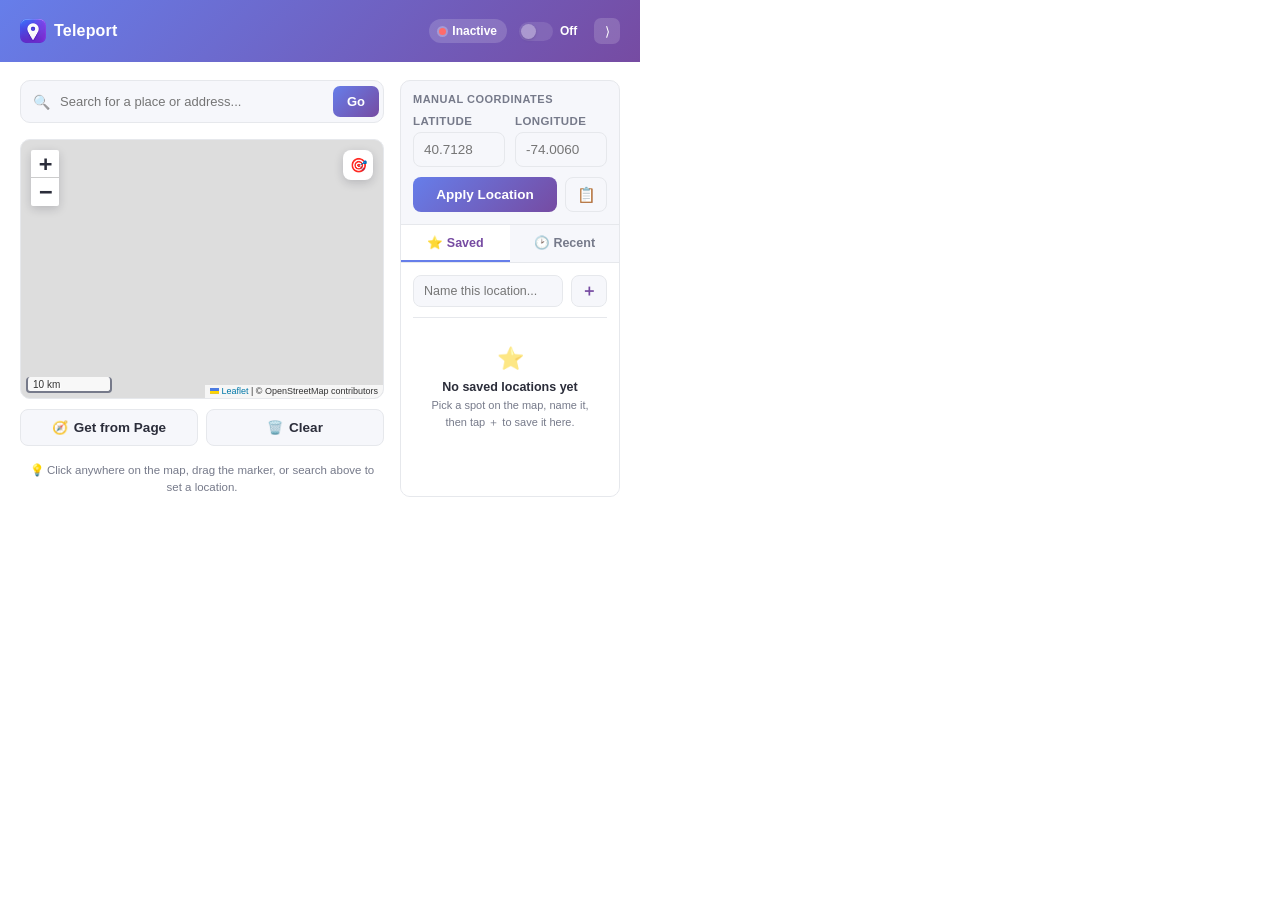
==== demo/popup.html @ 39f3a23e "Initial commit: Teleport Prank website" ====
<!DOCTYPE html>
<html lang="en">
<head>
  <meta charset="UTF-8">
  <meta name="viewport" content="width=device-width, initial-scale=1.0">
  <title>Teleport</title>
  <link rel="stylesheet" href="styles.css">
</head>
<body>
  <div class="container">
    <header class="app-header">
      <div class="app-title">
        <img class="app-icon" src="icon48.png" width="26" height="26" alt="">
        <h1>Teleport</h1>
      </div>
      <div class="header-controls">
        <div id="status" class="status-pill inactive">
          <span class="status-dot"></span>
          <span id="statusText">Inactive</span>
        </div>
        <label class="power-toggle" title="Turn override on/off">
          <input type="checkbox" id="activeToggle">
          <span class="power-toggle-track"><span class="power-toggle-thumb"></span></span>
          <span class="power-toggle-label" id="powerToggleLabel">Off</span>
        </label>
        <button type="button" id="toggleSidebar" class="sidebar-toggle-btn" title="Show/hide saved locations panel" aria-label="Toggle sidebar">⟩</button>
      </div>
    </header>

    <div class="content">
      <main class="main-column">
        <section class="search-section">
          <div class="search-bar">
            <span class="search-icon">🔍</span>
            <input type="text" id="locationSearch" placeholder="Search for a place or address..." autocomplete="off">
            <button type="button" id="searchButton" class="btn-icon" title="Search" aria-label="Search">Go</button>
          </div>
          <div id="searchResults" class="search-results"></div>
        </section>

        <section class="map-section">
          <div id="map" class="map-container"></div>
          <div class="map-controls">
            <button id="useCurrentLocation" class="btn btn-secondary" title="Try to get location from the current webpage (requires permission)">
              <span class="btn-emoji">🧭</span> Get from Page
            </button>
            <button id="clearLocation" class="btn btn-secondary">
              <span class="btn-emoji">🗑️</span> Clear
            </button>
          </div>
        </section>

        <p class="info-text">💡 Click anywhere on the map, drag the marker, or search above to set a location.</p>
      </main>

      <aside class="sidebar" id="sidebar">
        <section class="coordinates-section">
          <h2 class="sidebar-heading">Manual Coordinates</h2>
          <div class="coords-grid">
            <div class="input-group">
              <label for="latitude">Latitude</label>
              <input type="number" id="latitude" step="any" placeholder="40.7128">
            </div>
            <div class="input-group">
              <label for="longitude">Longitude</label>
              <input type="number" id="longitude" step="any" placeholder="-74.0060">
            </div>
          </div>
          <div class="coord-actions">
            <button type="button" id="applyLocation" class="btn btn-primary">Apply Location</button>
            <button type="button" id="copyCoords" class="btn-icon-square" title="Copy coordinates" aria-label="Copy coordinates">📋</button>
          </div>
        </section>

        <div class="tabs" role="tablist">
          <button type="button" class="tab-btn active" data-tab="saved" role="tab">⭐ Saved</button>
          <button type="button" class="tab-btn" data-tab="recent" role="tab">🕑 Recent</button>
        </div>

        <div id="savedPanel" class="tab-panel active">
          <div class="save-current-row">
            <input type="text" id="saveLocationName" placeholder="Name this location..." maxlength="40">
            <button type="button" id="saveCurrentLocation" class="btn-icon-square" title="Save current location" aria-label="Save current location">＋</button>
          </div>
          <div class="list-filter-row">
            <span class="list-filter-icon">🔎</span>
            <input type="text" id="savedFilter" class="list-filter-input" placeholder="Filter saved locations...">
          </div>
          <ul id="savedList" class="location-list"></ul>
        </div>

        <div id="recentPanel" class="tab-panel">
          <ul id="recentList" class="location-list"></ul>
        </div>
      </aside>
    </div>
  </div>

  <div id="toastContainer" class="toast-container"></div>

  <link rel="stylesheet" href="leaflet.css" />
  <script src="leaflet.js"></script>
  <script src="demo-shim.js"></script>
  <script src="popup.js"></script>
</body>
</html>
---- demo/styles.css ----
* {
  margin: 0;
  padding: 0;
  box-sizing: border-box;
}

:root {
  --primary-start: #667eea;
  --primary-end: #764ba2;
  --border: #e6e8ec;
  --border-focus: #667eea;
  --text: #2b2d3a;
  --text-muted: #767a8a;
  --bg-muted: #f6f7fb;
  --success-bg: #e6f8ee;
  --success-text: #17864d;
  --success-border: #b9ecd0;
  --danger-bg: #fdeeee;
  --danger-text: #b3261e;
  --danger-border: #f6cccc;
  --radius: 10px;
}

body {
  font-family: -apple-system, BlinkMacSystemFont, 'Segoe UI', Roboto, Oxygen, Ubuntu, Cantarell, sans-serif;
  width: 640px;
  min-height: 500px;
  background: #ffffff;
  color: var(--text);
}

.container {
  display: flex;
  flex-direction: column;
  min-height: 500px;
}

.app-header {
  display: flex;
  align-items: center;
  justify-content: space-between;
  gap: 10px;
  padding: 18px 20px;
  background: linear-gradient(135deg, var(--primary-start) 0%, var(--primary-end) 100%);
  color: white;
}

.app-title {
  display: flex;
  align-items: center;
  gap: 8px;
}

.app-icon {
  display: block;
  width: 26px;
  height: 26px;
  border-radius: 6px;
}

.app-header h1 {
  font-size: 16px;
  font-weight: 600;
  letter-spacing: 0.2px;
}

.header-controls {
  display: flex;
  align-items: center;
  gap: 12px;
}

.power-toggle {
  display: flex;
  align-items: center;
  gap: 7px;
  cursor: pointer;
  user-select: none;
}

.power-toggle input {
  position: absolute;
  opacity: 0;
  width: 0;
  height: 0;
}

.power-toggle-track {
  position: relative;
  width: 34px;
  height: 19px;
  border-radius: 999px;
  background: rgba(255, 255, 255, 0.28);
  transition: background-color 0.2s;
  flex-shrink: 0;
}

.power-toggle-thumb {
  position: absolute;
  top: 2px;
  left: 2px;
  width: 15px;
  height: 15px;
  border-radius: 50%;
  background: white;
  box-shadow: 0 1px 3px rgba(0, 0, 0, 0.3);
  transition: transform 0.2s;
}

.power-toggle input:checked + .power-toggle-track {
  background: #3ddc84;
}

.power-toggle input:checked + .power-toggle-track .power-toggle-thumb {
  transform: translateX(15px);
}

.power-toggle input:disabled + .power-toggle-track {
  opacity: 0.4;
  cursor: not-allowed;
}

.power-toggle input:focus-visible + .power-toggle-track {
  outline: 2px solid white;
  outline-offset: 2px;
}

.power-toggle-label {
  font-size: 12px;
  font-weight: 600;
  min-width: 22px;
}

.status-pill {
  display: flex;
  align-items: center;
  gap: 6px;
  padding: 5px 10px;
  border-radius: 999px;
  font-size: 12px;
  font-weight: 600;
  background: rgba(255, 255, 255, 0.16);
  white-space: nowrap;
}

.status-dot {
  width: 7px;
  height: 7px;
  border-radius: 50%;
  background: #ff6b6b;
  box-shadow: 0 0 0 2px rgba(255, 255, 255, 0.25);
  transition: background-color 0.2s;
}

.status-pill.active .status-dot {
  background: #3ddc84;
}

.content {
  flex: 1;
  padding: 18px 20px 16px;
  display: flex;
  align-items: stretch;
}

.main-column {
  flex: 1;
  min-width: 0;
  display: flex;
  flex-direction: column;
  gap: 16px;
}

.sidebar {
  width: 220px;
  margin-left: 16px;
  flex-shrink: 0;
  background: var(--bg-muted);
  border: 1.5px solid var(--border);
  border-radius: var(--radius);
  overflow: hidden;
  display: flex;
  flex-direction: column;
  transition: width 0.22s ease, margin-left 0.22s ease, opacity 0.18s ease, border-color 0.22s ease;
}

.sidebar.collapsed {
  width: 0;
  margin-left: 0;
  opacity: 0;
  border-color: transparent;
  pointer-events: none;
}

.sidebar-toggle-btn {
  border: none;
  background: rgba(255, 255, 255, 0.16);
  color: white;
  width: 26px;
  height: 26px;
  border-radius: 7px;
  font-size: 13px;
  cursor: pointer;
  display: flex;
  align-items: center;
  justify-content: center;
  transition: background-color 0.15s, transform 0.22s;
  flex-shrink: 0;
}

.sidebar-toggle-btn:hover {
  background: rgba(255, 255, 255, 0.3);
}

.sidebar-toggle-btn.collapsed {
  transform: rotate(180deg);
}

.search-section {
  position: relative;
}

.search-bar {
  display: flex;
  align-items: center;
  gap: 6px;
  background: var(--bg-muted);
  border: 1.5px solid var(--border);
  border-radius: var(--radius);
  padding: 4px 4px 4px 12px;
  transition: border-color 0.2s, background-color 0.2s;
}

.search-bar:focus-within {
  border-color: var(--border-focus);
  background: white;
}

.search-icon {
  font-size: 14px;
  opacity: 0.6;
}

.search-bar input {
  flex: 1;
  border: none;
  background: transparent;
  padding: 9px 4px;
  font-size: 13px;
  color: var(--text);
  outline: none;
}

.btn-icon {
  flex-shrink: 0;
  border: none;
  border-radius: 7px;
  padding: 8px 14px;
  font-size: 13px;
  font-weight: 600;
  color: white;
  background: linear-gradient(135deg, var(--primary-start) 0%, var(--primary-end) 100%);
  cursor: pointer;
  transition: transform 0.15s, box-shadow 0.15s;
}

.btn-icon:hover {
  transform: translateY(-1px);
  box-shadow: 0 3px 10px rgba(102, 126, 234, 0.35);
}

.search-results {
  position: absolute;
  top: calc(100% + 6px);
  left: 0;
  right: 0;
  background: white;
  border: 1px solid var(--border);
  border-radius: var(--radius);
  max-height: 220px;
  overflow-y: auto;
  z-index: 1000;
  box-shadow: 0 10px 30px rgba(20, 20, 40, 0.14);
  display: none;
}

.search-results.visible {
  display: block;
  animation: fade-in 0.12s ease-out;
}

@keyframes fade-in {
  from { opacity: 0; transform: translateY(-4px); }
  to { opacity: 1; transform: translateY(0); }
}

.search-result-item {
  padding: 10px 12px;
  font-size: 12.5px;
  line-height: 1.4;
  cursor: pointer;
  border-bottom: 1px solid #f0f1f5;
  color: var(--text);
}

.search-result-item:last-child {
  border-bottom: none;
}

.search-result-item:hover {
  background-color: var(--bg-muted);
}

.search-result-empty {
  padding: 14px 12px;
  font-size: 12.5px;
  color: var(--text-muted);
  text-align: center;
}

.map-section {
  display: flex;
  flex-direction: column;
  gap: 10px;
}

.map-container {
  width: 100%;
  height: 260px;
  border-radius: var(--radius);
  overflow: hidden;
  border: 1.5px solid var(--border);
}

.map-controls {
  display: flex;
  gap: 8px;
}

.coordinates-section {
  display: flex;
  flex-direction: column;
  gap: 10px;
  padding: 12px;
  border-bottom: 1.5px solid var(--border);
}

.sidebar-heading {
  font-size: 11px;
  font-weight: 700;
  text-transform: uppercase;
  letter-spacing: 0.5px;
  color: var(--text-muted);
}

.coords-grid {
  display: grid;
  grid-template-columns: 1fr 1fr;
  gap: 10px;
}

.input-group label {
  display: block;
  margin-bottom: 5px;
  font-weight: 600;
  color: var(--text-muted);
  font-size: 11.5px;
  text-transform: uppercase;
  letter-spacing: 0.4px;
}

.input-group input {
  width: 100%;
  padding: 9px 10px;
  border: 1.5px solid var(--border);
  border-radius: 8px;
  font-size: 13.5px;
  color: var(--text);
  background: var(--bg-muted);
  transition: border-color 0.2s, background-color 0.2s;
}

.input-group input:focus {
  outline: none;
  border-color: var(--border-focus);
  background: white;
}

.coord-actions {
  display: flex;
  gap: 8px;
}

.coord-actions .btn {
  flex: 1;
}

.btn-icon-square {
  flex-shrink: 0;
  width: 42px;
  border: 1.5px solid var(--border);
  border-radius: 8px;
  background: var(--bg-muted);
  font-size: 15px;
  cursor: pointer;
  transition: transform 0.15s, background-color 0.15s, border-color 0.15s;
}

.btn-icon-square:hover {
  background-color: #eceefa;
  border-color: #d6d9ea;
  transform: translateY(-1px);
}

.btn {
  padding: 10px 16px;
  border: none;
  border-radius: 8px;
  font-size: 13.5px;
  font-weight: 600;
  cursor: pointer;
  transition: transform 0.15s, box-shadow 0.15s, background-color 0.15s;
  width: 100%;
  display: flex;
  align-items: center;
  justify-content: center;
  gap: 6px;
}

.btn-emoji {
  font-size: 13px;
}

.btn-primary {
  background: linear-gradient(135deg, var(--primary-start) 0%, var(--primary-end) 100%);
  color: white;
}

.btn-primary:hover {
  transform: translateY(-1px);
  box-shadow: 0 6px 16px rgba(102, 126, 234, 0.35);
}

.btn-secondary {
  background-color: var(--bg-muted);
  color: var(--text);
  border: 1.5px solid var(--border);
}

.btn-secondary:hover {
  background-color: #eceefa;
  border-color: #d6d9ea;
}

.btn:disabled {
  opacity: 0.6;
  cursor: not-allowed;
  transform: none !important;
  box-shadow: none !important;
}

.info-text {
  font-size: 11.5px;
  color: var(--text-muted);
  text-align: center;
  line-height: 1.5;
  padding: 0 4px;
}

/* --- Map: custom marker --- */

.custom-marker {
  position: relative;
}

.marker-pin {
  position: absolute;
  left: 4px;
  top: 0;
  width: 16px;
  height: 16px;
  border-radius: 50% 50% 50% 0;
  transform: rotate(-45deg);
  background: linear-gradient(135deg, var(--primary-start) 0%, var(--primary-end) 100%);
  box-shadow: 0 2px 6px rgba(20, 20, 40, 0.35);
  border: 2px solid white;
}

.marker-pin::after {
  content: '';
  position: absolute;
  top: 3px;
  left: 3px;
  width: 6px;
  height: 6px;
  border-radius: 50%;
  background: white;
}

.marker-pulse {
  position: absolute;
  left: 2px;
  top: 10px;
  width: 20px;
  height: 8px;
  border-radius: 50%;
  background: rgba(20, 20, 40, 0.25);
  filter: blur(1px);
}

/* --- Map: popup bubble showing coordinates --- */

.leaflet-popup-content-wrapper {
  border-radius: 8px;
  box-shadow: 0 6px 18px rgba(20, 20, 40, 0.18);
}

.leaflet-popup-content {
  margin: 6px 10px;
  font-size: 12px;
  font-weight: 600;
  color: var(--text);
  font-family: inherit;
}

.leaflet-popup-tip {
  box-shadow: 0 3px 6px rgba(20, 20, 40, 0.12);
}

/* --- Map: zoom + recenter controls --- */

.leaflet-control-zoom {
  border: none !important;
  box-shadow: 0 3px 10px rgba(20, 20, 40, 0.18) !important;
}

.leaflet-control-zoom a {
  background-color: white !important;
  color: var(--text) !important;
  width: 28px !important;
  height: 28px !important;
  line-height: 28px !important;
}

.leaflet-control-zoom a:hover {
  background-color: var(--bg-muted) !important;
}

.map-control-btn {
  width: 30px;
  height: 30px;
  display: flex;
  align-items: center;
  justify-content: center;
  background: white;
  border: none !important;
  border-radius: 8px !important;
  box-shadow: 0 3px 10px rgba(20, 20, 40, 0.18) !important;
  font-size: 14px;
  cursor: pointer;
  transition: transform 0.15s, background-color 0.15s;
}

.map-control-btn:hover {
  background-color: var(--bg-muted);
  transform: translateY(-1px);
}

.leaflet-control-scale-line {
  background: rgba(255, 255, 255, 0.85);
  border-color: var(--text-muted) !important;
  color: var(--text-muted);
  font-size: 10px;
  border-radius: 4px;
  padding: 1px 4px;
}

.leaflet-control-attribution {
  font-size: 9px !important;
  background: rgba(255, 255, 255, 0.75) !important;
}

/* --- Sidebar: Saved / Recent tabs --- */

.tabs {
  display: flex;
  background: var(--bg-muted);
  border-bottom: 1.5px solid var(--border);
}

.tab-btn {
  flex: 1;
  border: none;
  background: transparent;
  padding: 10px 8px;
  font-size: 12.5px;
  font-weight: 600;
  color: var(--text-muted);
  cursor: pointer;
  transition: color 0.15s, background-color 0.15s;
  border-bottom: 2.5px solid transparent;
}

.tab-btn:hover {
  color: var(--text);
}

.tab-btn.active {
  color: var(--primary-end);
  font-weight: 700;
  background: white;
  border-bottom-color: var(--primary-start);
}

.tab-panel {
  display: none;
  padding: 12px;
  flex: 1;
  min-height: 0;
  flex-direction: column;
  background: white;
}

.tab-panel.active {
  display: flex;
}

.save-current-row {
  display: flex;
  gap: 8px;
  margin-bottom: 10px;
}

.save-current-row input {
  flex: 1;
  min-width: 0;
  padding: 8px 10px;
  border: 1.5px solid var(--border);
  border-radius: 8px;
  font-size: 12.5px;
  background: var(--bg-muted);
  transition: border-color 0.2s, background-color 0.2s;
}

.save-current-row input:focus {
  outline: none;
  border-color: var(--border-focus);
  background: white;
}

.save-current-row .btn-icon-square {
  width: 36px;
  font-size: 16px;
  font-weight: 700;
  color: var(--primary-end);
}

.list-filter-row {
  display: flex;
  align-items: center;
  gap: 6px;
  background: var(--bg-muted);
  border: 1.5px solid var(--border);
  border-radius: 7px;
  padding: 0 8px;
  margin-bottom: 10px;
  transition: border-color 0.2s, background-color 0.2s;
}

.list-filter-row:focus-within {
  border-color: var(--border-focus);
  background: white;
}

.list-filter-icon {
  font-size: 11px;
  opacity: 0.6;
}

.list-filter-input {
  flex: 1;
  border: none;
  background: transparent;
  padding: 7px 2px;
  font-size: 12px;
  color: var(--text);
  outline: none;
}

.list-filter-row.hidden {
  display: none;
}

.location-list {
  list-style: none;
  display: flex;
  flex-direction: column;
  flex: 1;
  min-height: 0;
  overflow-y: auto;
  overflow-x: hidden;
  border-top: 1px solid var(--border);
}

.location-item {
  display: flex;
  align-items: center;
  gap: 4px;
  border-bottom: 1px solid var(--border);
}

.location-item:hover {
  background-color: var(--bg-muted);
}

.location-item.editing {
  background-color: var(--bg-muted);
}

.location-label {
  flex: 1;
  min-width: 0;
  text-align: left;
  border: none;
  background: transparent;
  color: var(--text);
  padding: 9px 4px 9px 2px;
  font-size: 12.5px;
  cursor: pointer;
  overflow: hidden;
  text-overflow: ellipsis;
  white-space: nowrap;
  transition: color 0.15s;
}

.location-label:hover {
  color: var(--primary-end);
}

.location-label .location-coords {
  display: block;
  font-size: 10.5px;
  color: var(--text-muted);
  font-weight: 400;
  margin-top: 1px;
}

.location-actions {
  flex-shrink: 0;
  display: flex;
  gap: 2px;
  opacity: 0;
  transform: translateX(2px);
  transition: opacity 0.15s, transform 0.15s;
  padding-right: 4px;
}

.location-item:hover .location-actions,
.location-item:focus-within .location-actions {
  opacity: 1;
  transform: translateX(0);
}

.location-action-btn {
  flex-shrink: 0;
  border: none;
  background: transparent;
  color: var(--text-muted);
  width: 24px;
  height: 24px;
  border-radius: 6px;
  font-size: 11px;
  cursor: pointer;
  display: flex;
  align-items: center;
  justify-content: center;
  transition: background-color 0.15s, color 0.15s;
}

.location-action-edit:hover {
  background-color: #eceefa;
  color: var(--primary-end);
}

.location-action-star:hover {
  background-color: #fff6da;
  color: #b8860b;
}

.location-action-delete:hover {
  background-color: var(--danger-bg);
  color: var(--danger-text);
}

.location-edit-input {
  flex: 1;
  min-width: 0;
  margin: 6px 4px 6px 2px;
  padding: 5px 7px;
  border: 1.5px solid var(--border-focus);
  border-radius: 6px;
  font-size: 12.5px;
  color: var(--text);
  background: white;
  outline: none;
}

.location-empty {
  list-style: none;
  padding: 28px 14px;
  text-align: center;
  color: var(--text-muted);
}

.location-empty .empty-icon {
  display: block;
  font-size: 22px;
  margin-bottom: 8px;
  opacity: 0.6;
}

.location-empty .empty-title {
  font-size: 12.5px;
  font-weight: 600;
  color: var(--text);
  margin-bottom: 3px;
}

.location-empty .empty-hint {
  font-size: 11px;
  line-height: 1.5;
}

/* --- Toast notifications --- */

.toast-container {
  position: fixed;
  left: 50%;
  bottom: 16px;
  transform: translateX(-50%);
  display: flex;
  flex-direction: column;
  gap: 8px;
  z-index: 2000;
  width: calc(100% - 32px);
  max-width: 368px;
  pointer-events: none;
}

.toast {
  padding: 10px 14px;
  border-radius: 8px;
  font-size: 12.5px;
  font-weight: 500;
  color: white;
  background: #2b2d3a;
  box-shadow: 0 8px 20px rgba(20, 20, 40, 0.25);
  opacity: 0;
  transform: translateY(8px);
  transition: opacity 0.2s, transform 0.2s;
  text-align: center;
}

.toast.visible {
  opacity: 1;
  transform: translateY(0);
}

.toast-success {
  background: var(--success-text);
}

.toast-error {
  background: var(--danger-text);
}

.toast-info {
  background: #2b2d3a;
}
---- demo/leaflet.css ----
/* required styles */

.leaflet-pane,
.leaflet-tile,
.leaflet-marker-icon,
.leaflet-marker-shadow,
.leaflet-tile-container,
.leaflet-pane > svg,
.leaflet-pane > canvas,
.leaflet-zoom-box,
.leaflet-image-layer,
.leaflet-layer {
	position: absolute;
	left: 0;
	top: 0;
	}
.leaflet-container {
	overflow: hidden;
	}
.leaflet-tile,
.leaflet-marker-icon,
.leaflet-marker-shadow {
	-webkit-user-select: none;
	   -moz-user-select: none;
	        user-select: none;
	  -webkit-user-drag: none;
	}
/* Prevents IE11 from highlighting tiles in blue */
.leaflet-tile::selection {
	background: transparent;
}
/* Safari renders non-retina tile on retina better with this, but Chrome is worse */
.leaflet-safari .leaflet-tile {
	image-rendering: -webkit-optimize-contrast;
	}
/* hack that prevents hw layers "stretching" when loading new tiles */
.leaflet-safari .leaflet-tile-container {
	width: 1600px;
	height: 1600px;
	-webkit-transform-origin: 0 0;
	}
.leaflet-marker-icon,
.leaflet-marker-shadow {
	display: block;
	}
/* .leaflet-container svg: reset svg max-width decleration shipped in Joomla! (joomla.org) 3.x */
/* .leaflet-container img: map is broken in FF if you have max-width: 100% on tiles */
.leaflet-container .leaflet-overlay-pane svg {
	max-width: none !important;
	max-height: none !important;
	}
.leaflet-container .leaflet-marker-pane img,
.leaflet-container .leaflet-shadow-pane img,
.leaflet-container .leaflet-tile-pane img,
.leaflet-container img.leaflet-image-layer,
.leaflet-container .leaflet-tile {
	max-width: none !important;
	max-height: none !important;
	width: auto;
	padding: 0;
	}

.leaflet-container img.leaflet-tile {
	/* See: https://bugs.chromium.org/p/chromium/issues/detail?id=600120 */
	mix-blend-mode: plus-lighter;
}

.leaflet-container.leaflet-touch-zoom {
	-ms-touch-action: pan-x pan-y;
	touch-action: pan-x pan-y;
	}
.leaflet-container.leaflet-touch-drag {
	-ms-touch-action: pinch-zoom;
	/* Fallback for FF which doesn't support pinch-zoom */
	touch-action: none;
	touch-action: pinch-zoom;
}
.leaflet-container.leaflet-touch-drag.leaflet-touch-zoom {
	-ms-touch-action: none;
	touch-action: none;
}
.leaflet-container {
	-webkit-tap-highlight-color: transparent;
}
.leaflet-container a {
	-webkit-tap-highlight-color: rgba(51, 181, 229, 0.4);
}
.leaflet-tile {
	filter: inherit;
	visibility: hidden;
	}
.leaflet-tile-loaded {
	visibility: inherit;
	}
.leaflet-zoom-box {
	width: 0;
	height: 0;
	-moz-box-sizing: border-box;
	     box-sizing: border-box;
	z-index: 800;
	}
/* workaround for https://bugzilla.mozilla.org/show_bug.cgi?id=888319 */
.leaflet-overlay-pane svg {
	-moz-user-select: none;
	}

.leaflet-pane         { z-index: 400; }

.leaflet-tile-pane    { z-index: 200; }
.leaflet-overlay-pane { z-index: 400; }
.leaflet-shadow-pane  { z-index: 500; }
.leaflet-marker-pane  { z-index: 600; }
.leaflet-tooltip-pane   { z-index: 650; }
.leaflet-popup-pane   { z-index: 700; }

.leaflet-map-pane canvas { z-index: 100; }
.leaflet-map-pane svg    { z-index: 200; }

.leaflet-vml-shape {
	width: 1px;
	height: 1px;
	}
.lvml {
	behavior: url(#default#VML);
	display: inline-block;
	position: absolute;
	}


/* control positioning */

.leaflet-control {
	position: relative;
	z-index: 800;
	pointer-events: visiblePainted; /* IE 9-10 doesn't have auto */
	pointer-events: auto;
	}
.leaflet-top,
.leaflet-bottom {
	position: absolute;
	z-index: 1000;
	pointer-events: none;
	}
.leaflet-top {
	top: 0;
	}
.leaflet-right {
	right: 0;
	}
.leaflet-bottom {
	bottom: 0;
	}
.leaflet-left {
	left: 0;
	}
.leaflet-control {
	float: left;
	clear: both;
	}
.leaflet-right .leaflet-control {
	float: right;
	}
.leaflet-top .leaflet-control {
	margin-top: 10px;
	}
.leaflet-bottom .leaflet-control {
	margin-bottom: 10px;
	}
.leaflet-left .leaflet-control {
	margin-left: 10px;
	}
.leaflet-right .leaflet-control {
	margin-right: 10px;
	}


/* zoom and fade animations */

.leaflet-fade-anim .leaflet-popup {
	opacity: 0;
	-webkit-transition: opacity 0.2s linear;
	   -moz-transition: opacity 0.2s linear;
	        transition: opacity 0.2s linear;
	}
.leaflet-fade-anim .leaflet-map-pane .leaflet-popup {
	opacity: 1;
	}
.leaflet-zoom-animated {
	-webkit-transform-origin: 0 0;
	    -ms-transform-origin: 0 0;
	        transform-origin: 0 0;
	}
svg.leaflet-zoom-animated {
	will-change: transform;
}

.leaflet-zoom-anim .leaflet-zoom-animated {
	-webkit-transition: -webkit-transform 0.25s cubic-bezier(0,0,0.25,1);
	   -moz-transition:    -moz-transform 0.25s cubic-bezier(0,0,0.25,1);
	        transition:         transform 0.25s cubic-bezier(0,0,0.25,1);
	}
.leaflet-zoom-anim .leaflet-tile,
.leaflet-pan-anim .leaflet-tile {
	-webkit-transition: none;
	   -moz-transition: none;
	        transition: none;
	}

.leaflet-zoom-anim .leaflet-zoom-hide {
	visibility: hidden;
	}


/* cursors */

.leaflet-interactive {
	cursor: pointer;
	}
.leaflet-grab {
	cursor: -webkit-grab;
	cursor:    -moz-grab;
	cursor:         grab;
	}
.leaflet-crosshair,
.leaflet-crosshair .leaflet-interactive {
	cursor: crosshair;
	}
.leaflet-popup-pane,
.leaflet-control {
	cursor: auto;
	}
.leaflet-dragging .leaflet-grab,
.leaflet-dragging .leaflet-grab .leaflet-interactive,
.leaflet-dragging .leaflet-marker-draggable {
	cursor: move;
	cursor: -webkit-grabbing;
	cursor:    -moz-grabbing;
	cursor:         grabbing;
	}

/* marker & overlays interactivity */
.leaflet-marker-icon,
.leaflet-marker-shadow,
.leaflet-image-layer,
.leaflet-pane > svg path,
.leaflet-tile-container {
	pointer-events: none;
	}

.leaflet-marker-icon.leaflet-interactive,
.leaflet-image-layer.leaflet-interactive,
.leaflet-pane > svg path.leaflet-interactive,
svg.leaflet-image-layer.leaflet-interactive path {
	pointer-events: visiblePainted; /* IE 9-10 doesn't have auto */
	pointer-events: auto;
	}

/* visual tweaks */

.leaflet-container {
	background: #ddd;
	outline-offset: 1px;
	}
.leaflet-container a {
	color: #0078A8;
	}
.leaflet-zoom-box {
	border: 2px dotted #38f;
	background: rgba(255,255,255,0.5);
	}


/* general typography */
.leaflet-container {
	font-family: "Helvetica Neue", Arial, Helvetica, sans-serif;
	font-size: 12px;
	font-size: 0.75rem;
	line-height: 1.5;
	}


/* general toolbar styles */

.leaflet-bar {
	box-shadow: 0 1px 5px rgba(0,0,0,0.65);
	border-radius: 4px;
	}
.leaflet-bar a {
	background-color: #fff;
	border-bottom: 1px solid #ccc;
	width: 26px;
	height: 26px;
	line-height: 26px;
	display: block;
	text-align: center;
	text-decoration: none;
	color: black;
	}
.leaflet-bar a,
.leaflet-control-layers-toggle {
	background-position: 50% 50%;
	background-repeat: no-repeat;
	display: block;
	}
.leaflet-bar a:hover,
.leaflet-bar a:focus {
	background-color: #f4f4f4;
	}
.leaflet-bar a:first-child {
	border-top-left-radius: 4px;
	border-top-right-radius: 4px;
	}
.leaflet-bar a:last-child {
	border-bottom-left-radius: 4px;
	border-bottom-right-radius: 4px;
	border-bottom: none;
	}
.leaflet-bar a.leaflet-disabled {
	cursor: default;
	background-color: #f4f4f4;
	color: #bbb;
	}

.leaflet-touch .leaflet-bar a {
	width: 30px;
	height: 30px;
	line-height: 30px;
	}
.leaflet-touch .leaflet-bar a:first-child {
	border-top-left-radius: 2px;
	border-top-right-radius: 2px;
	}
.leaflet-touch .leaflet-bar a:last-child {
	border-bottom-left-radius: 2px;
	border-bottom-right-radius: 2px;
	}

/* zoom control */

.leaflet-control-zoom-in,
.leaflet-control-zoom-out {
	font: bold 18px 'Lucida Console', Monaco, monospace;
	text-indent: 1px;
	}

.leaflet-touch .leaflet-control-zoom-in, .leaflet-touch .leaflet-control-zoom-out  {
	font-size: 22px;
	}


/* layers control */

.leaflet-control-layers {
	box-shadow: 0 1px 5px rgba(0,0,0,0.4);
	background: #fff;
	border-radius: 5px;
	}
.leaflet-control-layers-toggle {
	background-image: url(leaflet-images/layers.png);
	width: 36px;
	height: 36px;
	}
.leaflet-retina .leaflet-control-layers-toggle {
	background-image: url(leaflet-images/layers-2x.png);
	background-size: 26px 26px;
	}
.leaflet-touch .leaflet-control-layers-toggle {
	width: 44px;
	height: 44px;
	}
.leaflet-control-layers .leaflet-control-layers-list,
.leaflet-control-layers-expanded .leaflet-control-layers-toggle {
	display: none;
	}
.leaflet-control-layers-expanded .leaflet-control-layers-list {
	display: block;
	position: relative;
	}
.leaflet-control-layers-expanded {
	padding: 6px 10px 6px 6px;
	color: #333;
	background: #fff;
	}
.leaflet-control-layers-scrollbar {
	overflow-y: scroll;
	overflow-x: hidden;
	padding-right: 5px;
	}
.leaflet-control-layers-selector {
	margin-top: 2px;
	position: relative;
	top: 1px;
	}
.leaflet-control-layers label {
	display: block;
	font-size: 13px;
	font-size: 1.08333em;
	}
.leaflet-control-layers-separator {
	height: 0;
	border-top: 1px solid #ddd;
	margin: 5px -10px 5px -6px;
	}

/* Default icon URLs */
.leaflet-default-icon-path { /* used only in path-guessing heuristic, see L.Icon.Default */
	background-image: url(leaflet-images/marker-icon.png);
	}


/* attribution and scale controls */

.leaflet-container .leaflet-control-attribution {
	background: #fff;
	background: rgba(255, 255, 255, 0.8);
	margin: 0;
	}
.leaflet-control-attribution,
.leaflet-control-scale-line {
	padding: 0 5px;
	color: #333;
	line-height: 1.4;
	}
.leaflet-control-attribution a {
	text-decoration: none;
	}
.leaflet-control-attribution a:hover,
.leaflet-control-attribution a:focus {
	text-decoration: underline;
	}
.leaflet-attribution-flag {
	display: inline !important;
	vertical-align: baseline !important;
	width: 1em;
	height: 0.6669em;
	}
.leaflet-left .leaflet-control-scale {
	margin-left: 5px;
	}
.leaflet-bottom .leaflet-control-scale {
	margin-bottom: 5px;
	}
.leaflet-control-scale-line {
	border: 2px solid #777;
	border-top: none;
	line-height: 1.1;
	padding: 2px 5px 1px;
	white-space: nowrap;
	-moz-box-sizing: border-box;
	     box-sizing: border-box;
	background: rgba(255, 255, 255, 0.8);
	text-shadow: 1px 1px #fff;
	}
.leaflet-control-scale-line:not(:first-child) {
	border-top: 2px solid #777;
	border-bottom: none;
	margin-top: -2px;
	}
.leaflet-control-scale-line:not(:first-child):not(:last-child) {
	border-bottom: 2px solid #777;
	}

.leaflet-touch .leaflet-control-attribution,
.leaflet-touch .leaflet-control-layers,
.leaflet-touch .leaflet-bar {
	box-shadow: none;
	}
.leaflet-touch .leaflet-control-layers,
.leaflet-touch .leaflet-bar {
	border: 2px solid rgba(0,0,0,0.2);
	background-clip: padding-box;
	}


/* popup */

.leaflet-popup {
	position: absolute;
	text-align: center;
	margin-bottom: 20px;
	}
.leaflet-popup-content-wrapper {
	padding: 1px;
	text-align: left;
	border-radius: 12px;
	}
.leaflet-popup-content {
	margin: 13px 24px 13px 20px;
	line-height: 1.3;
	font-size: 13px;
	font-size: 1.08333em;
	min-height: 1px;
	}
.leaflet-popup-content p {
	margin: 17px 0;
	margin: 1.3em 0;
	}
.leaflet-popup-tip-container {
	width: 40px;
	height: 20px;
	position: absolute;
	left: 50%;
	margin-top: -1px;
	margin-left: -20px;
	overflow: hidden;
	pointer-events: none;
	}
.leaflet-popup-tip {
	width: 17px;
	height: 17px;
	padding: 1px;

	margin: -10px auto 0;
	pointer-events: auto;

	-webkit-transform: rotate(45deg);
	   -moz-transform: rotate(45deg);
	    -ms-transform: rotate(45deg);
	        transform: rotate(45deg);
	}
.leaflet-popup-content-wrapper,
.leaflet-popup-tip {
	background: white;
	color: #333;
	box-shadow: 0 3px 14px rgba(0,0,0,0.4);
	}
.leaflet-container a.leaflet-popup-close-button {
	position: absolute;
	top: 0;
	right: 0;
	border: none;
	text-align: center;
	width: 24px;
	height: 24px;
	font: 16px/24px Tahoma, Verdana, sans-serif;
	color: #757575;
	text-decoration: none;
	background: transparent;
	}
.leaflet-container a.leaflet-popup-close-button:hover,
.leaflet-container a.leaflet-popup-close-button:focus {
	color: #585858;
	}
.leaflet-popup-scrolled {
	overflow: auto;
	}

.leaflet-oldie .leaflet-popup-content-wrapper {
	-ms-zoom: 1;
	}
.leaflet-oldie .leaflet-popup-tip {
	width: 24px;
	margin: 0 auto;

	-ms-filter: "progid:DXImageTransform.Microsoft.Matrix(M11=0.70710678, M12=0.70710678, M21=-0.70710678, M22=0.70710678)";
	filter: progid:DXImageTransform.Microsoft.Matrix(M11=0.70710678, M12=0.70710678, M21=-0.70710678, M22=0.70710678);
	}

.leaflet-oldie .leaflet-control-zoom,
.leaflet-oldie .leaflet-control-layers,
.leaflet-oldie .leaflet-popup-content-wrapper,
.leaflet-oldie .leaflet-popup-tip {
	border: 1px solid #999;
	}


/* div icon */

.leaflet-div-icon {
	background: #fff;
	border: 1px solid #666;
	}


/* Tooltip */
/* Base styles for the element that has a tooltip */
.leaflet-tooltip {
	position: absolute;
	padding: 6px;
	background-color: #fff;
	border: 1px solid #fff;
	border-radius: 3px;
	color: #222;
	white-space: nowrap;
	-webkit-user-select: none;
	-moz-user-select: none;
	-ms-user-select: none;
	user-select: none;
	pointer-events: none;
	box-shadow: 0 1px 3px rgba(0,0,0,0.4);
	}
.leaflet-tooltip.leaflet-interactive {
	cursor: pointer;
	pointer-events: auto;
	}
.leaflet-tooltip-top:before,
.leaflet-tooltip-bottom:before,
.leaflet-tooltip-left:before,
.leaflet-tooltip-right:before {
	position: absolute;
	pointer-events: none;
	border: 6px solid transparent;
	background: transparent;
	content: "";
	}

/* Directions */

.leaflet-tooltip-bottom {
	margin-top: 6px;
}
.leaflet-tooltip-top {
	margin-top: -6px;
}
.leaflet-tooltip-bottom:before,
.leaflet-tooltip-top:before {
	left: 50%;
	margin-left: -6px;
	}
.leaflet-tooltip-top:before {
	bottom: 0;
	margin-bottom: -12px;
	border-top-color: #fff;
	}
.leaflet-tooltip-bottom:before {
	top: 0;
	margin-top: -12px;
	margin-left: -6px;
	border-bottom-color: #fff;
	}
.leaflet-tooltip-left {
	margin-left: -6px;
}
.leaflet-tooltip-right {
	margin-left: 6px;
}
.leaflet-tooltip-left:before,
.leaflet-tooltip-right:before {
	top: 50%;
	margin-top: -6px;
	}
.leaflet-tooltip-left:before {
	right: 0;
	margin-right: -12px;
	border-left-color: #fff;
	}
.leaflet-tooltip-right:before {
	left: 0;
	margin-left: -12px;
	border-right-color: #fff;
	}

/* Printing */

@media print {
	/* Prevent printers from removing background-images of controls. */
	.leaflet-control {
		-webkit-print-color-adjust: exact;
		print-color-adjust: exact;
		}
	}
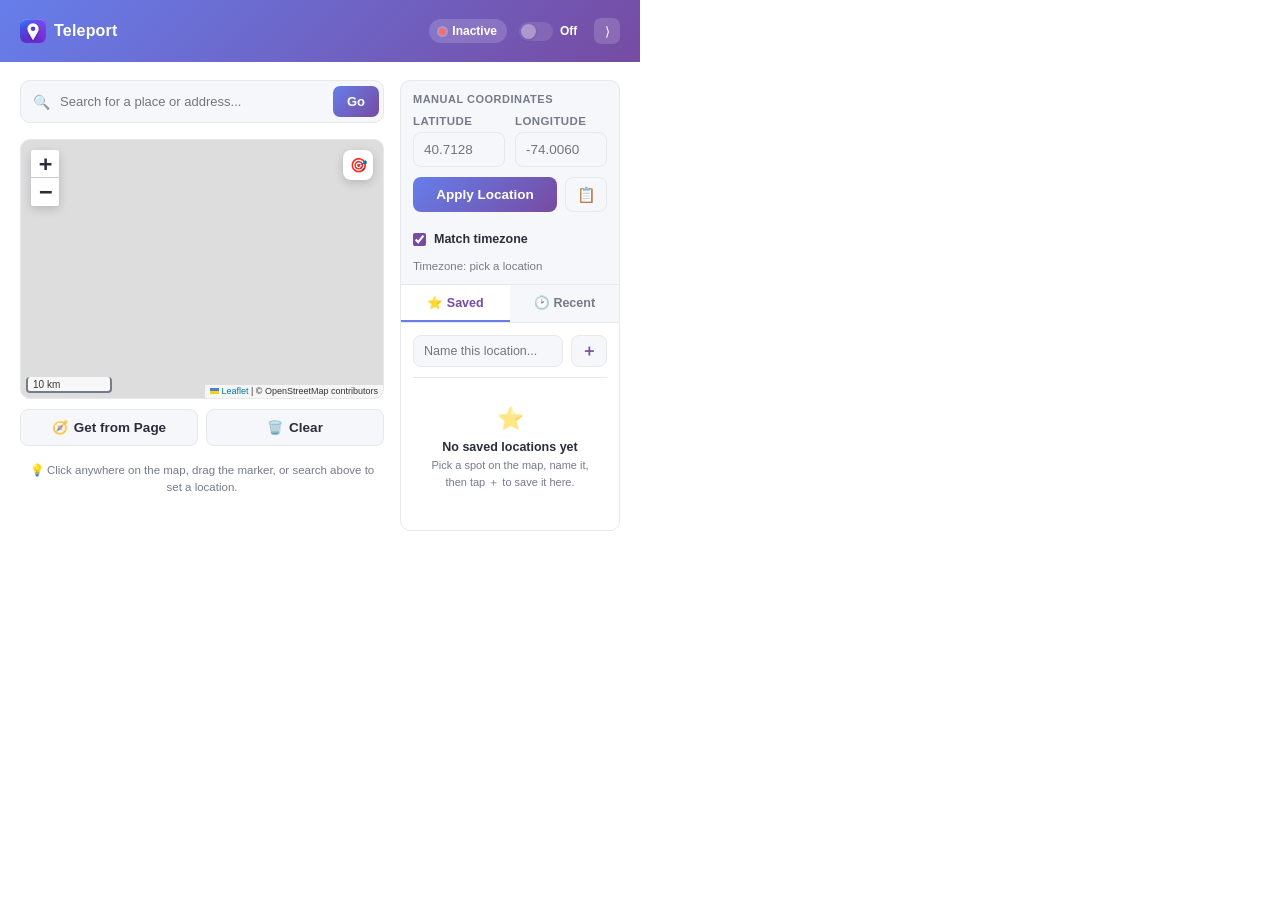
==== commit 15e543fd: "Add timezone match feature to website and demo - Timezone match card, FAQ entry and updated copy - D" ====
--- a/demo/popup.html
+++ b/demo/popup.html
@@ -70,6 +70,11 @@
             <button type="button" id="applyLocation" class="btn btn-primary">Apply Location</button>
             <button type="button" id="copyCoords" class="btn-icon-square" title="Copy coordinates" aria-label="Copy coordinates">📋</button>
           </div>
+          <label class="tz-row" title="Also make websites see the timezone of the selected place">
+            <input type="checkbox" id="matchTimezone" checked>
+            <span>Match timezone</span>
+          </label>
+          <div id="tzInfo" class="tz-info">Timezone: pick a location</div>
         </section>
 
         <div class="tabs" role="tablist">
@@ -100,6 +105,7 @@
 
   <link rel="stylesheet" href="leaflet.css" />
   <script src="leaflet.js"></script>
+  <script src="tz-lookup.js"></script>
   <script src="demo-shim.js"></script>
   <script src="popup.js"></script>
 </body>
--- a/demo/styles.css
+++ b/demo/styles.css
@@ -877,3 +877,23 @@
 .toast-info {
   background: #2b2d3a;
 }
+
+.tz-row {
+  display: flex;
+  align-items: center;
+  gap: 8px;
+  margin-top: 10px;
+  font-size: 12.5px;
+  font-weight: 600;
+  color: var(--text);
+  cursor: pointer;
+}
+
+.tz-row input { accent-color: var(--primary-end); }
+
+.tz-info {
+  margin-top: 4px;
+  font-size: 11.5px;
+  color: var(--text-muted);
+  overflow-wrap: anywhere;
+}
